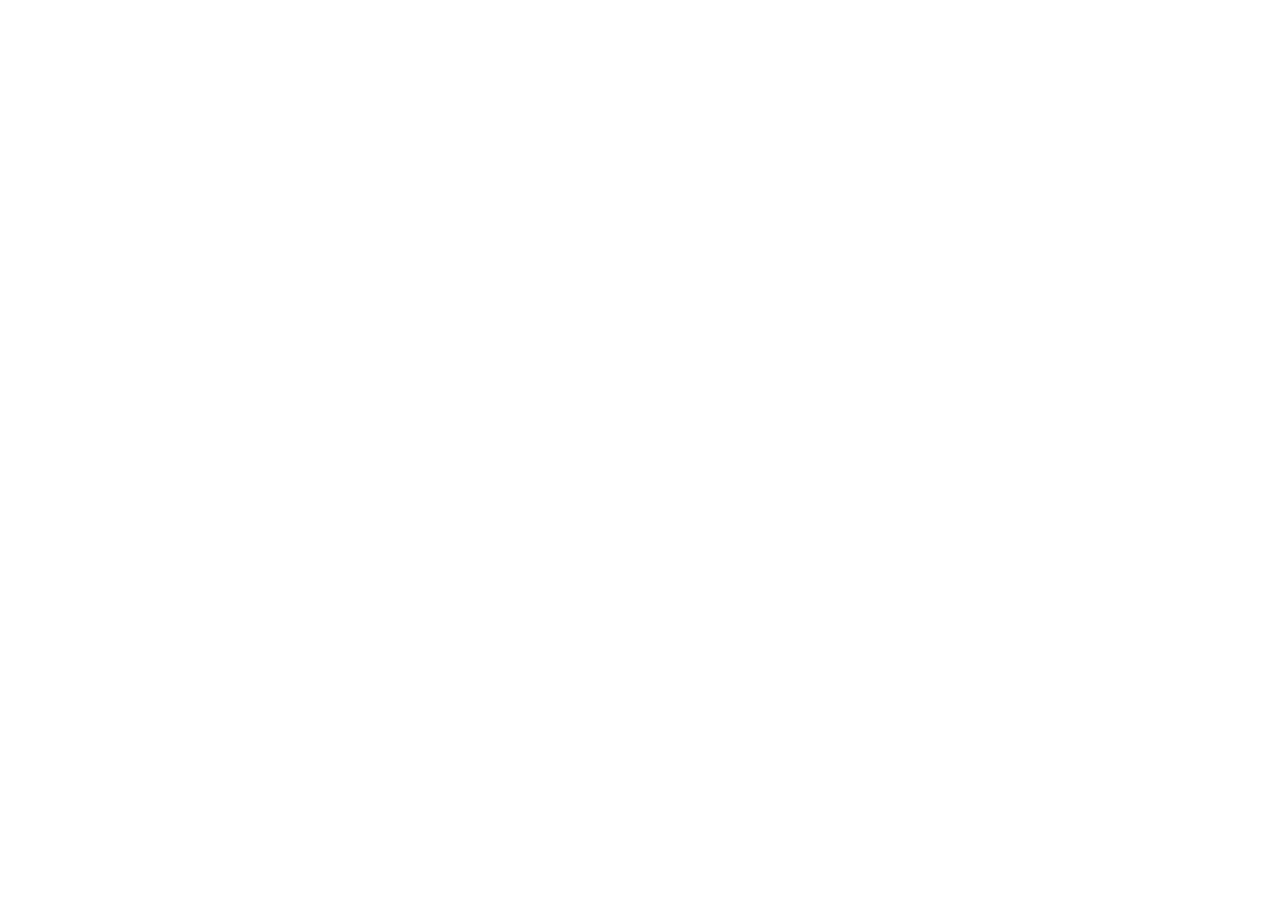
==== frontend/index.html @ ddf8845a "Switch UI to English Translate all frontend copy plus the backend-generated text that renders direct" ====
<!doctype html>
<html lang="en">
  <head>
    <meta charset="UTF-8" />
    <meta name="viewport" content="width=device-width, initial-scale=1.0" />
    <title>Skin Cancer Detector (Demo) - AI Skin Lesion Analysis</title>
  </head>
  <body>
    <div id="root"></div>
    <script type="module" src="/src/main.jsx"></script>
  </body>
</html>
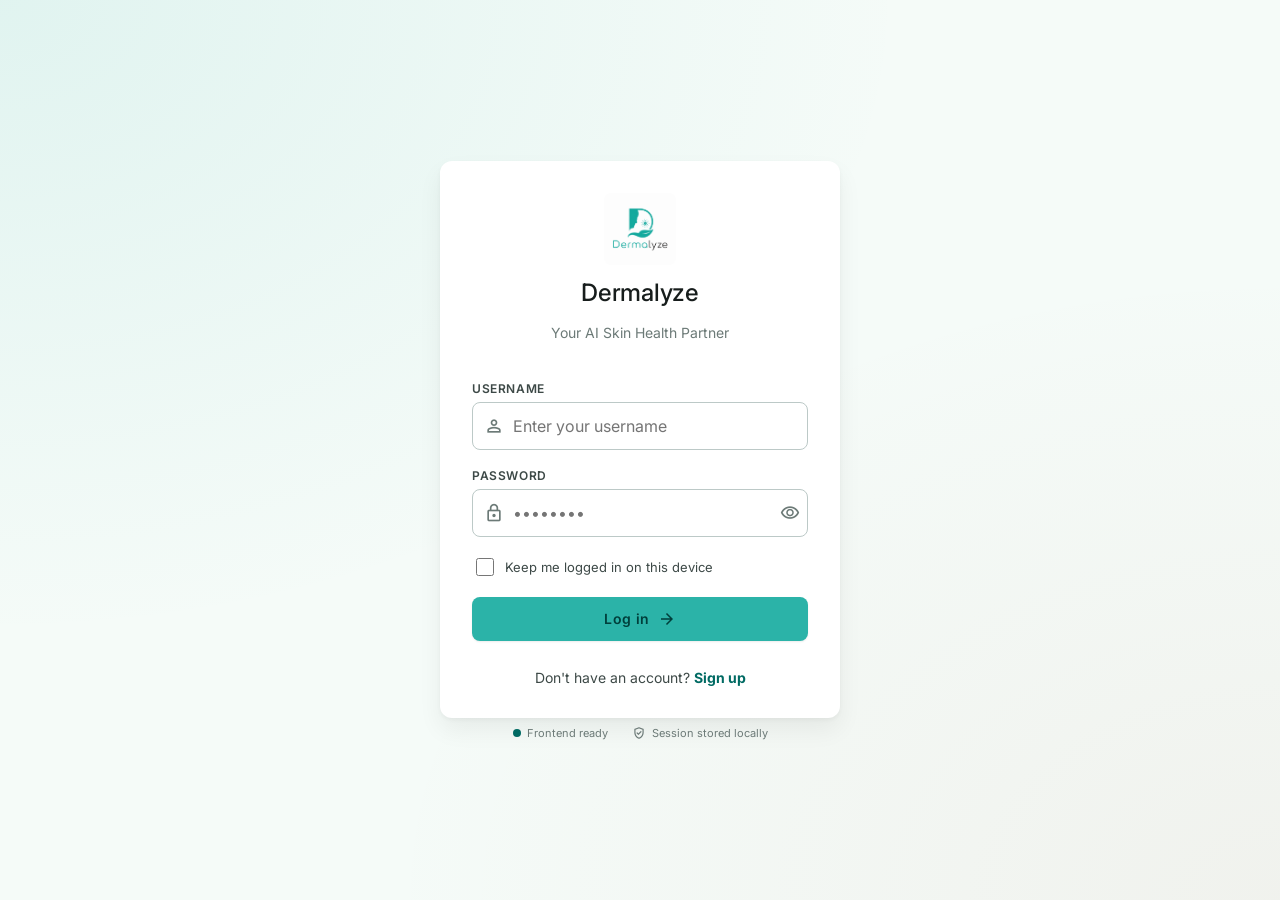
==== commit 114fb6b7: "Build HTML/CSS frontend and connect it to the FastAPI backend Implements the 8 designed screens (log" ====
--- a/frontend/index.html
+++ b/frontend/index.html
@@ -1,12 +1,105 @@
-<!doctype html>
+<!DOCTYPE html>
 <html lang="en">
-  <head>
-    <meta charset="UTF-8" />
-    <meta name="viewport" content="width=device-width, initial-scale=1.0" />
-    <title>Skin Cancer Detector (Demo) - AI Skin Lesion Analysis</title>
-  </head>
-  <body>
-    <div id="root"></div>
-    <script type="module" src="/src/main.jsx"></script>
-  </body>
+<head>
+  <meta charset="UTF-8">
+  <meta name="viewport" content="width=device-width, initial-scale=1.0">
+  <title>Dermalyze — Log in</title>
+  <link rel="preconnect" href="https://fonts.googleapis.com">
+  <link href="https://fonts.googleapis.com/css2?family=Inter:wght@300;400;500;600;700;800&display=swap" rel="stylesheet">
+  <link href="https://fonts.googleapis.com/css2?family=Material+Symbols+Outlined:wght,FILL@100..700,0..1&display=swap" rel="stylesheet">
+  <link rel="stylesheet" href="css/style.css">
+  <style>
+    body.auth-body {
+      min-height: 100vh;
+      display: flex;
+      align-items: center;
+      justify-content: center;
+      padding: 24px 16px;
+      background:
+        radial-gradient(at 0% 0%, rgba(43, 179, 168, 0.10) 0px, transparent 50%),
+        radial-gradient(at 100% 100%, rgba(152, 71, 37, 0.05) 0px, transparent 50%),
+        var(--background);
+    }
+    .auth-card {
+      width: 100%;
+      max-width: 400px;
+      background: var(--surface-container-lowest);
+      border-radius: var(--radius-xl);
+      box-shadow: 0 2px 4px rgba(0,0,0,0.04), 0 12px 24px rgba(0,0,0,0.06);
+      padding: 32px;
+      display: flex;
+      flex-direction: column;
+      align-items: center;
+    }
+    .auth-logo { height: 72px; width: 72px; object-fit: contain; margin-bottom: 12px; border-radius: var(--radius-lg); }
+    .auth-header { text-align: center; margin-bottom: var(--section-gap); }
+    .auth-form { width: 100%; display: flex; flex-direction: column; gap: 18px; }
+    .auth-footer { margin-top: 28px; text-align: center; font-size: 14px; color: var(--on-surface-variant); }
+  </style>
+</head>
+<body class="auth-body">
+  <main style="width: 100%; display: flex; flex-direction: column; align-items: center;">
+    <div class="auth-card">
+      <img class="auth-logo" src="assets/images/logo.png" alt="Dermalyze logo">
+      <div class="auth-header">
+        <h1 class="text-headline-md" style="margin: 0 0 4px;">Dermalyze</h1>
+        <p class="text-body-md text-outline">Your AI Skin Health Partner</p>
+      </div>
+
+      <div id="login-success-note" class="banner banner-error hidden" style="background: color-mix(in srgb, var(--primary-container) 18%, transparent); color: var(--on-primary-container); margin-bottom: 4px;">
+        <span class="material-symbols-outlined">check_circle</span>
+        <span>Account created — log in to continue.</span>
+      </div>
+      <div id="login-error" class="banner banner-error hidden">
+        <span class="material-symbols-outlined">error</span>
+        <span></span>
+      </div>
+
+      <form id="login-form" class="auth-form" novalidate>
+        <div class="field">
+          <label for="username">Username</label>
+          <div class="input-wrap">
+            <span class="material-symbols-outlined">person</span>
+            <input id="username" name="username" type="text" placeholder="Enter your username" autocomplete="username" required>
+          </div>
+        </div>
+
+        <div class="field">
+          <label for="password">Password</label>
+          <div class="input-wrap has-trailing">
+            <span class="material-symbols-outlined">lock</span>
+            <input id="password" name="password" type="password" placeholder="••••••••" autocomplete="current-password" required>
+            <button class="input-trailing-btn" type="button" id="toggle-password" aria-label="Show password">
+              <span class="material-symbols-outlined" style="font-size:20px;">visibility</span>
+            </button>
+          </div>
+        </div>
+
+        <div class="checkbox-row">
+          <input type="checkbox" id="remember">
+          <label for="remember">Keep me logged in on this device</label>
+        </div>
+
+        <button class="btn btn-primary btn-block" type="submit">
+          Log in
+          <span class="material-symbols-outlined" style="font-size:18px;">arrow_forward</span>
+        </button>
+      </form>
+
+      <div class="auth-footer">
+        Don't have an account?
+        <a href="signup.html" style="color: var(--primary); font-weight: 700; text-decoration: none;">Sign up</a>
+      </div>
+    </div>
+
+    <div class="system-status">
+      <div class="dot"><span class="pulse"></span>Frontend ready</div>
+      <div class="dot"><span class="material-symbols-outlined" style="font-size:14px;">verified_user</span>Session stored locally</div>
+    </div>
+  </main>
+
+  <script src="js/config.js"></script>
+  <script src="js/api.js"></script>
+  <script src="js/auth.js"></script>
+</body>
 </html>
--- a/frontend/css/style.css
+++ b/frontend/css/style.css
@@ -0,0 +1,503 @@
+/* ==========================================================================
+   Dermalyze — design tokens + components
+   Palette/type scale carried over from the Stitch mockups (Frontend/*.txt)
+   so every screen stays visually consistent with the original design.
+   ========================================================================== */
+
+:root {
+  /* --- color: light (from the mockups' Tailwind theme) --- */
+  --primary: #006a63;
+  --primary-container: #2bb3a8;
+  --on-primary: #ffffff;
+  --on-primary-container: #003f3b;
+  --on-primary-fixed-variant: #00504a;
+  --inverse-primary: #5ddace;
+
+  --secondary: #5f5e5e;
+  --on-secondary: #ffffff;
+
+  --tertiary: #984725;
+  --tertiary-container: #ea8760;
+
+  --error: #ba1a1a;
+  --on-error: #ffffff;
+  --error-container: #ffdad6;
+  --on-error-container: #93000a;
+
+  --background: #f5fbf8;
+  --surface: #f5fbf8;
+  --surface-bright: #f5fbf8;
+  --surface-container-lowest: #ffffff;
+  --surface-container-low: #eff5f3;
+  --surface-container: #e9efed;
+  --surface-container-high: #e4e9e7;
+  --surface-container-highest: #dee4e2;
+  --surface-variant: #dee4e2;
+  --surface-dim: #d5dbd9;
+
+  --on-background: #171d1c;
+  --on-surface: #171d1c;
+  --on-surface-variant: #3d4947;
+  --inverse-surface: #2c3231;
+  --inverse-on-surface: #ecf2f0;
+
+  --outline: #6c7a77;
+  --outline-variant: #bcc9c7;
+
+  /* --- spacing / radius scale --- */
+  --container-padding: 16px;
+  --touch-target-min: 44px;
+  --unit: 4px;
+  --stack-gap: 12px;
+  --section-gap: 24px;
+
+  --radius-sm: 4px;
+  --radius-lg: 8px;
+  --radius-xl: 12px;
+  --radius-full: 9999px;
+
+  /* --- type scale --- */
+  --font-body: "Inter", -apple-system, BlinkMacSystemFont, "Segoe UI", sans-serif;
+
+  color-scheme: light;
+}
+
+@media (prefers-color-scheme: dark) {
+  :root {
+    --primary: #5ddace;
+    --primary-container: #00504a;
+    --on-primary: #00382f;
+    --on-primary-container: #7cf6ea;
+    --on-primary-fixed-variant: #7cf6ea;
+    --inverse-primary: #006a63;
+
+    --secondary: #c8c6c6;
+    --on-secondary: #303030;
+
+    --tertiary: #ffb59a;
+    --tertiary-container: #793010;
+
+    --error: #ffb4ab;
+    --on-error: #690005;
+    --error-container: #93000a;
+    --on-error-container: #ffdad6;
+
+    --background: #0e1513;
+    --surface: #0e1513;
+    --surface-bright: #343b39;
+    --surface-container-lowest: #090f0e;
+    --surface-container-low: #171d1c;
+    --surface-container: #1b211f;
+    --surface-container-high: #252b2a;
+    --surface-container-highest: #303635;
+    --surface-variant: #3d4947;
+    --surface-dim: #0e1513;
+
+    --on-background: #dee4e2;
+    --on-surface: #dee4e2;
+    --on-surface-variant: #bcc9c7;
+    --inverse-surface: #dee4e2;
+    --inverse-on-surface: #2c3231;
+
+    --outline: #869390;
+    --outline-variant: #3d4947;
+
+    color-scheme: dark;
+  }
+}
+
+/* --- reset --- */
+* { box-sizing: border-box; }
+html, body { margin: 0; padding: 0; }
+body {
+  font-family: var(--font-body);
+  background: var(--background);
+  color: var(--on-background);
+  -webkit-font-smoothing: antialiased;
+  min-height: 100vh;
+}
+img { max-width: 100%; display: block; }
+a { color: inherit; }
+button { font-family: inherit; }
+
+.material-symbols-outlined {
+  font-variation-settings: "FILL" 0, "wght" 400, "GRAD" 0, "opsz" 24;
+  user-select: none;
+  line-height: 1;
+}
+.icon-filled { font-variation-settings: "FILL" 1, "wght" 400, "GRAD" 0, "opsz" 24; }
+
+/* --- type utilities --- */
+.text-display { font-size: 32px; line-height: 40px; letter-spacing: -0.02em; font-weight: 300; }
+.text-display-mobile { font-size: 28px; line-height: 36px; font-weight: 300; }
+.text-headline-md { font-size: 24px; line-height: 32px; letter-spacing: -0.01em; font-weight: 500; }
+.text-headline-sm { font-size: 20px; line-height: 28px; font-weight: 600; }
+.text-body-lg { font-size: 16px; line-height: 24px; font-weight: 400; }
+.text-body-md { font-size: 14px; line-height: 20px; font-weight: 400; }
+.text-label-md { font-size: 12px; line-height: 16px; letter-spacing: 0.05em; font-weight: 600; }
+.text-label-sm { font-size: 11px; line-height: 14px; font-weight: 500; }
+.uppercase-label { text-transform: uppercase; letter-spacing: 0.08em; }
+
+.text-primary { color: var(--primary); }
+.text-secondary { color: var(--secondary); }
+.text-outline { color: var(--outline); }
+.text-error { color: var(--error); }
+.text-on-surface-variant { color: var(--on-surface-variant); }
+
+/* ==========================================================================
+   App shell: mobile-first frame, phone-width card on wider viewports
+   ========================================================================== */
+.app-frame {
+  width: 100%;
+  max-width: 430px;
+  margin: 0 auto;
+  min-height: 100vh;
+  background: var(--background);
+  position: relative;
+  display: flex;
+  flex-direction: column;
+}
+@media (min-width: 640px) {
+  body { background: var(--surface-container); }
+  .app-frame {
+    min-height: calc(100vh - 48px);
+    margin: 24px auto;
+    border-radius: var(--radius-xl);
+    box-shadow: 0 2px 4px rgba(0, 0, 0, 0.06), 0 16px 32px rgba(0, 0, 0, 0.08);
+    overflow: hidden;
+  }
+}
+
+/* --- top app bar --- */
+.topbar {
+  position: sticky;
+  top: 0;
+  z-index: 20;
+  height: 56px;
+  min-height: 56px;
+  background: var(--surface);
+  box-shadow: 0 1px 2px rgba(0, 0, 0, 0.06);
+  display: flex;
+  align-items: center;
+  justify-content: space-between;
+  padding: 0 var(--container-padding);
+}
+.topbar-left { display: flex; align-items: center; gap: 12px; min-width: 0; }
+.topbar-title { font-size: 18px; font-weight: 700; color: var(--primary); white-space: nowrap; overflow: hidden; text-overflow: ellipsis; }
+.topbar-logo { height: 28px; width: 28px; object-fit: contain; border-radius: var(--radius-sm); flex-shrink: 0; }
+.icon-btn {
+  display: flex; align-items: center; justify-content: center;
+  width: 40px; height: 40px; border-radius: var(--radius-full);
+  border: none; background: transparent; color: var(--primary);
+  cursor: pointer; transition: background 0.15s ease, transform 0.1s ease;
+}
+.icon-btn:hover { background: var(--surface-container-low); }
+.icon-btn:active { transform: scale(0.94); }
+.avatar-btn {
+  width: 36px; height: 36px; border-radius: var(--radius-full);
+  border: 1px solid var(--outline-variant); background: var(--surface-container-high);
+  display: flex; align-items: center; justify-content: center; color: var(--secondary);
+  cursor: pointer;
+}
+
+/* --- content area --- */
+.screen {
+  flex: 1;
+  padding: var(--container-padding);
+  padding-bottom: calc(80px + var(--container-padding));
+  display: flex;
+  flex-direction: column;
+  gap: var(--section-gap);
+}
+.screen-narrow { max-width: 480px; margin: 0 auto; width: 100%; }
+
+/* --- bottom nav --- */
+.bottom-nav {
+  position: sticky;
+  bottom: 0;
+  z-index: 20;
+  height: 64px;
+  background: color-mix(in srgb, var(--surface) 92%, transparent);
+  backdrop-filter: blur(12px);
+  -webkit-backdrop-filter: blur(12px);
+  box-shadow: 0 -2px 10px rgba(0, 0, 0, 0.05);
+  display: flex;
+  justify-content: space-around;
+  align-items: center;
+  padding: 0 8px;
+  border-top: 1px solid var(--outline-variant);
+}
+.nav-item {
+  display: flex; flex-direction: column; align-items: center; justify-content: center;
+  gap: 2px; color: var(--secondary); text-decoration: none;
+  padding: 6px 14px; border-radius: var(--radius-lg);
+  transition: transform 0.1s ease;
+}
+.nav-item span.label { font-size: 12px; line-height: 16px; font-weight: 600; }
+.nav-item:active { transform: scale(0.92); }
+.nav-item.active { color: var(--primary); }
+.nav-item.active .material-symbols-outlined { font-variation-settings: "FILL" 1, "wght" 400, "GRAD" 0, "opsz" 24; }
+
+/* ==========================================================================
+   Forms
+   ========================================================================== */
+.field { display: flex; flex-direction: column; gap: 6px; }
+.field-row { display: flex; justify-content: space-between; align-items: center; }
+.field label {
+  font-size: 12px; font-weight: 600; letter-spacing: 0.05em; text-transform: uppercase;
+  color: var(--on-surface-variant);
+}
+.input-wrap { position: relative; }
+.input-wrap .material-symbols-outlined {
+  position: absolute; left: 12px; top: 50%; transform: translateY(-50%);
+  color: var(--outline); font-size: 20px; pointer-events: none;
+}
+.input-wrap input, .input-wrap select {
+  width: 100%;
+  height: 48px;
+  padding: 0 16px 0 40px;
+  border: 1px solid var(--outline-variant);
+  border-radius: var(--radius-lg);
+  background: var(--surface-container-lowest);
+  color: var(--on-surface);
+  font-size: 16px;
+  font-family: inherit;
+  outline: none;
+  transition: border-color 0.15s ease, box-shadow 0.15s ease;
+}
+.input-wrap input:focus, .input-wrap select:focus {
+  border-color: var(--primary);
+  box-shadow: 0 0 0 3px color-mix(in srgb, var(--primary) 18%, transparent);
+}
+.input-wrap.has-trailing input { padding-right: 44px; }
+.input-trailing-btn {
+  position: absolute; right: 8px; top: 50%; transform: translateY(-50%);
+  border: none; background: transparent; color: var(--outline);
+  width: 32px; height: 32px; border-radius: var(--radius-full);
+  display: flex; align-items: center; justify-content: center; cursor: pointer;
+}
+.input-trailing-btn:hover { color: var(--on-surface); background: var(--surface-container-low); }
+
+.checkbox-row { display: flex; align-items: center; gap: 8px; }
+.checkbox-row input[type="checkbox"] {
+  width: 18px; height: 18px; accent-color: var(--primary); cursor: pointer;
+}
+.checkbox-row label { font-size: 13px; color: var(--on-surface-variant); cursor: pointer; }
+
+.segmented { display: grid; gap: 8px; }
+.segmented[data-cols="2"] { grid-template-columns: repeat(2, 1fr); }
+.segmented[data-cols="3"] { grid-template-columns: repeat(3, 1fr); }
+.segmented button {
+  height: 46px; border-radius: var(--radius-lg); border: 1px solid var(--outline-variant);
+  background: var(--surface-container-lowest); color: var(--on-surface-variant);
+  font-size: 14px; font-weight: 500; cursor: pointer; transition: all 0.15s ease;
+}
+.segmented button:hover { background: var(--surface-container-low); }
+.segmented button.selected {
+  background: var(--primary-container); color: var(--on-primary-container);
+  border-color: var(--primary-container);
+}
+.segmented button:active { transform: scale(0.97); }
+
+/* --- buttons --- */
+.btn {
+  display: inline-flex; align-items: center; justify-content: center; gap: 8px;
+  height: var(--touch-target-min);
+  padding: 0 20px;
+  border-radius: var(--radius-lg);
+  border: none;
+  font-size: 14px; font-weight: 600; letter-spacing: 0.03em;
+  cursor: pointer;
+  transition: filter 0.15s ease, transform 0.08s ease, opacity 0.15s ease;
+  font-family: inherit;
+  text-decoration: none;
+}
+.btn:active { transform: scale(0.98); }
+.btn:disabled { opacity: 0.45; cursor: not-allowed; filter: none; }
+.btn-block { width: 100%; }
+.btn-primary { background: var(--primary-container); color: var(--on-primary-container); box-shadow: 0 1px 2px rgba(0,0,0,0.08); }
+.btn-primary:hover:not(:disabled) { filter: brightness(1.06); }
+.btn-danger { background: var(--error); color: var(--on-error); }
+.btn-danger:hover:not(:disabled) { filter: brightness(1.08); }
+.btn-outline {
+  background: transparent; color: var(--on-surface-variant);
+  border: 2px solid var(--outline-variant);
+}
+.btn-outline:hover:not(:disabled) { background: var(--surface-container-low); }
+.btn-text { background: transparent; color: var(--primary); padding: 0 4px; height: auto; }
+
+/* --- cards / sections --- */
+.card {
+  background: var(--surface-container-lowest);
+  border: 1px solid var(--outline-variant);
+  border-radius: var(--radius-xl);
+  padding: 20px;
+}
+.card-soft { background: var(--surface-container-low); border: 1px solid color-mix(in srgb, var(--outline-variant) 60%, transparent); }
+
+/* --- progress / stepper --- */
+.stepper { display: flex; flex-direction: column; gap: 8px; }
+.stepper-row { display: flex; justify-content: space-between; align-items: baseline; }
+.stepper-track { height: 6px; background: var(--surface-container-highest); border-radius: var(--radius-full); overflow: hidden; }
+.stepper-fill { height: 100%; background: var(--primary-container); border-radius: var(--radius-full); transition: width 0.3s ease; }
+.stepper-fill.error { background: var(--error); }
+
+/* --- toggle pill group (front / back view) --- */
+.toggle-pill {
+  display: flex; padding: 4px; background: var(--surface-container-high);
+  border-radius: var(--radius-xl);
+}
+.toggle-pill button {
+  flex: 1; padding: 10px 0; border: none; background: transparent;
+  border-radius: var(--radius-lg); font-size: 13px; font-weight: 600;
+  color: var(--on-surface-variant); cursor: pointer; transition: all 0.15s ease;
+}
+.toggle-pill button.active { background: var(--surface-container-lowest); color: var(--primary); box-shadow: 0 1px 2px rgba(0,0,0,0.08); }
+
+/* --- body region list item --- */
+.zone-item {
+  display: flex; align-items: center; justify-content: space-between; gap: 12px;
+  padding: 14px 16px; border-radius: var(--radius-lg);
+  border: 1px solid var(--outline-variant); background: var(--surface-container-lowest);
+  cursor: pointer; transition: all 0.15s ease;
+}
+.zone-item:hover { background: var(--surface-container-low); }
+.zone-item .zone-label { display: flex; align-items: center; gap: 10px; font-size: 15px; font-weight: 500; color: var(--on-surface); }
+.zone-item .check-icon { opacity: 0; color: var(--primary); transition: opacity 0.15s ease; }
+.zone-item.selected {
+  border-color: var(--primary); background: color-mix(in srgb, var(--primary-container) 10%, var(--surface-container-lowest));
+  box-shadow: inset 0 0 0 1px var(--primary);
+}
+.zone-item.selected .check-icon { opacity: 1; }
+
+/* --- upload dropzone --- */
+.dropzone {
+  border: 2px dashed var(--primary);
+  border-radius: var(--radius-xl);
+  background: color-mix(in srgb, var(--primary-container) 8%, transparent);
+  cursor: pointer;
+  transition: background 0.15s ease;
+  overflow: hidden;
+}
+.dropzone:hover { background: color-mix(in srgb, var(--primary-container) 14%, transparent); }
+.dropzone.dragover { background: color-mix(in srgb, var(--primary-container) 20%, transparent); }
+.dropzone-grid { display: grid; grid-template-columns: 1fr 1fr; }
+.dropzone-cell {
+  display: flex; flex-direction: column; align-items: center; justify-content: center; gap: 10px;
+  padding: 28px 16px; text-align: center;
+}
+.dropzone-cell + .dropzone-cell { border-left: 1px solid color-mix(in srgb, var(--primary) 20%, transparent); }
+.dropzone-cell .material-symbols-outlined { font-size: 48px; color: var(--primary); }
+.dropzone-cell strong { color: var(--primary); font-size: 15px; }
+.dropzone-cell small { color: var(--outline); font-size: 12px; }
+
+.preview-frame {
+  position: relative;
+  border-radius: var(--radius-xl);
+  overflow: hidden;
+  aspect-ratio: 1 / 1;
+  box-shadow: 0 4px 12px rgba(0,0,0,0.1);
+  border: 1px solid var(--outline-variant);
+  background: var(--surface-container);
+}
+.preview-frame img { width: 100%; height: 100%; object-fit: cover; }
+.preview-badge {
+  position: absolute; top: 12px; left: 12px;
+  background: color-mix(in srgb, var(--primary) 90%, transparent);
+  color: var(--on-primary); padding: 6px 12px; border-radius: var(--radius-full);
+  display: flex; align-items: center; gap: 6px; font-size: 12px; font-weight: 600;
+  backdrop-filter: blur(6px);
+}
+.preview-remove {
+  position: absolute; top: 12px; right: 12px;
+  width: 32px; height: 32px; border-radius: var(--radius-full);
+  border: none; background: rgba(0,0,0,0.55); color: #fff;
+  display: flex; align-items: center; justify-content: center; cursor: pointer;
+}
+
+/* --- risk badge / result gauge --- */
+.badge {
+  display: inline-flex; align-items: center; gap: 6px;
+  padding: 8px 16px; border-radius: var(--radius-full);
+  font-size: 13px; font-weight: 600;
+}
+.badge-error { background: var(--error-container); color: var(--on-error-container); border: 1px solid color-mix(in srgb, var(--error) 30%, transparent); }
+.badge-success { background: color-mix(in srgb, var(--primary-container) 20%, transparent); color: var(--primary); border: 1px solid color-mix(in srgb, var(--primary-container) 30%, transparent); }
+
+.gauge-wrap { position: relative; width: min(240px, 60vw); aspect-ratio: 1; margin: 0 auto; }
+.gauge-wrap svg { width: 100%; height: 100%; transform: rotate(-90deg); }
+.gauge-track { stroke: var(--surface-container-highest); }
+.gauge-fill { stroke-linecap: round; transition: stroke-dasharray 0.6s ease; }
+.gauge-fill.error { stroke: var(--error); }
+.gauge-fill.ok { stroke: var(--primary-container); }
+.gauge-center { position: absolute; inset: 0; display: flex; flex-direction: column; align-items: center; justify-content: center; }
+.gauge-percent { font-size: 40px; font-weight: 700; color: var(--primary); line-height: 1; }
+.gauge-label { font-size: 15px; color: var(--on-surface-variant); margin-top: 4px; }
+
+.quote-line {
+  border-left: 4px solid var(--primary-container);
+  padding-left: 16px; font-size: 16px; line-height: 1.6; color: var(--on-surface);
+}
+
+/* --- prediction rank list (secondary candidates) --- */
+.rank-list { display: flex; flex-direction: column; gap: 8px; }
+.rank-row { display: flex; align-items: center; gap: 10px; font-size: 13px; }
+.rank-row .rank-name { flex: 1; color: var(--on-surface-variant); }
+.rank-row .rank-bar-track { flex-basis: 96px; height: 6px; background: var(--surface-container-highest); border-radius: var(--radius-full); overflow: hidden; }
+.rank-row .rank-bar-fill { height: 100%; background: var(--outline); border-radius: var(--radius-full); }
+.rank-row .rank-pct { width: 42px; text-align: right; color: var(--on-surface-variant); font-variant-numeric: tabular-nums; }
+
+/* --- disclaimer --- */
+.disclaimer {
+  display: flex; gap: 12px; padding: 16px;
+  background: var(--surface-container); border-radius: var(--radius-xl);
+  border-top: 4px solid color-mix(in srgb, var(--secondary) 30%, transparent);
+}
+.disclaimer .material-symbols-outlined { color: var(--secondary); flex-shrink: 0; }
+.disclaimer p { margin: 0; font-size: 11px; line-height: 1.5; color: var(--on-surface); }
+
+/* --- clinic card --- */
+.clinic-card { display: flex; flex-direction: column; gap: 12px; }
+.clinic-head { display: flex; justify-content: space-between; align-items: flex-start; gap: 12px; }
+.clinic-head h4 { margin: 0; font-size: 16px; font-weight: 700; color: var(--on-surface); }
+.clinic-meta { display: flex; gap: 16px; padding: 10px 0; border-top: 1px solid color-mix(in srgb, var(--outline-variant) 60%, transparent); border-bottom: 1px solid color-mix(in srgb, var(--outline-variant) 60%, transparent); }
+.clinic-meta span { display: flex; align-items: center; gap: 6px; font-size: 13px; color: var(--secondary); }
+.status-pill { font-size: 11px; font-weight: 600; padding: 3px 10px; border-radius: var(--radius-full); }
+.status-open { background: color-mix(in srgb, var(--primary-container) 20%, transparent); color: var(--primary); }
+.status-closed { background: var(--error-container); color: var(--on-error-container); }
+
+/* --- empty / loading / error states --- */
+.state-panel {
+  display: flex; flex-direction: column; align-items: center; text-align: center; gap: 12px;
+  padding: 40px 20px; color: var(--on-surface-variant);
+}
+.state-panel .material-symbols-outlined { font-size: 42px; color: var(--outline); }
+.state-panel h3 { margin: 0; font-size: 16px; color: var(--on-surface); }
+.state-panel p { margin: 0; font-size: 13px; line-height: 1.5; max-width: 34ch; }
+
+.spinner {
+  width: 22px; height: 22px; border-radius: 50%;
+  border: 3px solid color-mix(in srgb, var(--on-primary-container) 30%, transparent);
+  border-top-color: var(--on-primary-container);
+  animation: spin 0.7s linear infinite;
+}
+@keyframes spin { to { transform: rotate(360deg); } }
+
+.banner {
+  display: flex; align-items: flex-start; gap: 10px;
+  padding: 12px 14px; border-radius: var(--radius-lg);
+  font-size: 13px; line-height: 1.5;
+}
+.banner-error { background: var(--error-container); color: var(--on-error-container); }
+.banner .material-symbols-outlined { font-size: 18px; }
+
+.system-status { display: flex; justify-content: center; gap: var(--section-gap); margin-top: 8px; }
+.system-status .dot { display: flex; align-items: center; gap: 6px; font-size: 11px; color: var(--outline); }
+.system-status .pulse { width: 8px; height: 8px; border-radius: 50%; background: var(--primary); animation: pulse 2s ease-in-out infinite; }
+@keyframes pulse { 0%, 100% { opacity: 1; } 50% { opacity: 0.4; } }
+
+@media (prefers-reduced-motion: reduce) {
+  * { animation: none !important; transition: none !important; }
+}
+
+.hidden { display: none !important; }
